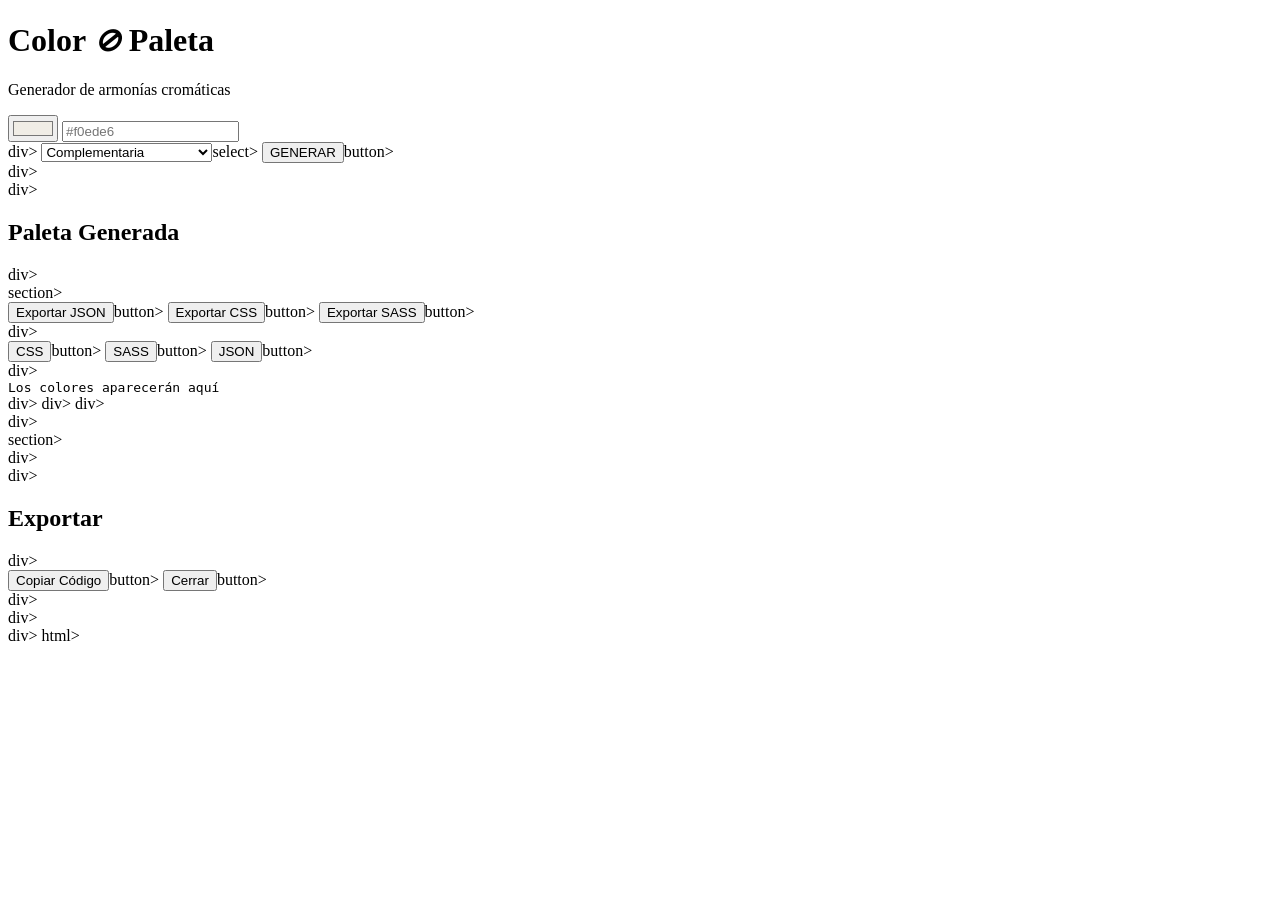
==== index.html @ dfe923be "Add organized structure with index.html and folder references" ====
<!DOCTYPE html>
<html lang="es">
  <head>
        <meta charset="UTF-8">
        <meta name="viewport" content="width=device-width, initial-scale=1.0">
        <title>Paleta de Colores</title>
      <link href="https://fonts.googleapis.com/css2?family=DM+Mono:wght@400;500&family=DM+Serif+Display:ital@0;1&display=swap" rel="stylesheet">
      <link rel="stylesheet" href="css/style.css">
  </head>
<body>
      <div class="container">
                <header>
                              <h1>Color <em>⊘</em> Paleta</h1>
                            <p>Generador de armonías cromáticas</p>
                </header>
      
              <div class="input-section">
                          <div class="input-row">
                                          <div class="color-input-wrap">
                                                              <input type="color" id="colorSwatch" class="color-swatch-input" value="#f0ede6">
                                                              <input type="text" id="hexInput" class="hex-input" placeholder="#f0ede6" maxlength="7">
                                          </div>div>
                                          <select id="harmonySelect" class="harmony-select">
                                                              <option value="complementary">Complementaria</option>option>
                                                              <option value="triadic">Triádica</option>option>
                                                              <option value="tetradic">Tetradica</option>option>
                                                              <option value="analogous">Análoga</option>option>
                                                              <option value="split-complementary">Complementaria Dividida</option>option>
                                          </select>select>
                                          <button id="generateBtn" class="btn-generate">GENERAR</button>button>
                          </div>div>
              </div>div>
      
              <section class="palette-section">
                          <h2 class="section-label">Paleta Generada</h2>
                          <div id="paletteGrid" class="palette-grid"></div>div>
              </section>section>
      
              <div class="actions-row">
                          <button id="exportJSON" class="btn-action">Exportar JSON</button>button>
                          <button id="exportCSS" class="btn-action">Exportar CSS</button>button>
                          <button id="exportSASS" class="btn-action">Exportar SASS</button>button>
              </div>div>
      
              <section class="preview-section">
                          <div class="preview-tabs">
                                          <button class="tab-btn active" data-tab="css">CSS</button>button>
                                          <button class="tab-btn" data-tab="sass">SASS</button>button>
                                          <button class="tab-btn" data-tab="json">JSON</button>button>
                          </div>div>
                          <div class="preview-frame">
                                          <div id="cssPreview" class="preview-card" style="display: flex;">
                                                              <code>Los colores aparecerán aquí</code>
                                          </div>div>
                                          <div id="sassPreview" class="preview-card" style="display: none;">
                                                              <code>Los colores aparecerán aquí</code>
                                          </div>div>
                                          <div id="jsonPreview" class="preview-card" style="display: none;">
                                                              <code>Los colores aparecerán aquí</code>
                                          </div>div>
                          </div>div>
              </section>section>
      </div>div>

    <div id="copyToast" class="copy-toast"></div>div>
    <div id="modalOverlay" class="modal-overlay">
            <div class="modal">
                        <h2 id="modalTitle">Exportar</h2>
                        <div id="exportCode" class="export-code"></div>div>
                        <div class="modal-actions">
                                        <button id="copyCodeBtn" class="btn-copy-code">Copiar Código</button>button>
                                        <button id="closeModalBtn" class="btn-close-modal">Cerrar</button>button>
                        </div>div>
            </div>div>
    </div>div>

    <script src="javascript/script.js"></script>
</body>
</html>html></code></code></p></em></h1>
                </header>
</body></title>
  </head>
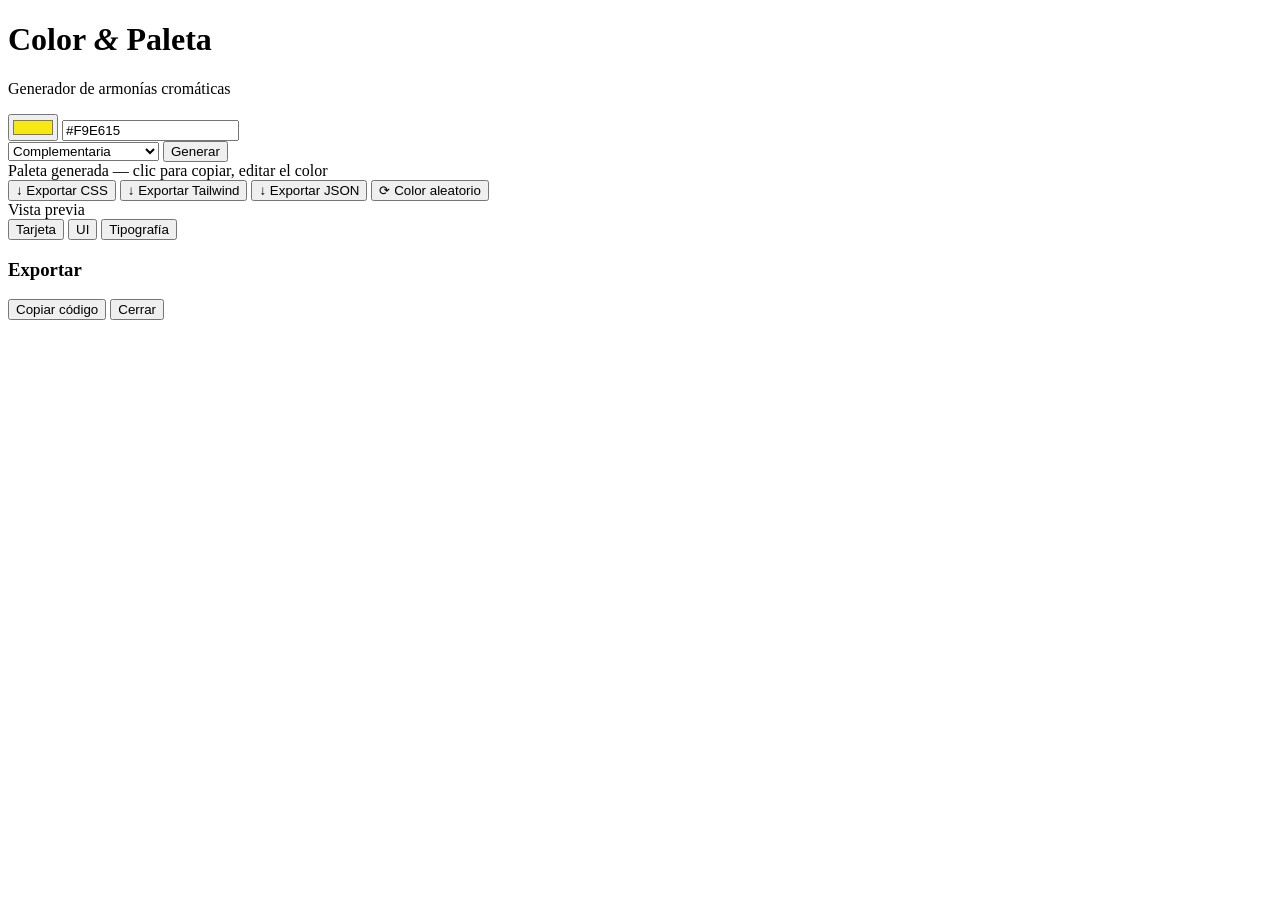
==== commit 07da1cbc: "Create index.html" ====
--- a/index.html
+++ b/index.html
@@ -1,82 +1,75 @@
 <!DOCTYPE html>
 <html lang="es">
-  <head>
-        <meta charset="UTF-8">
-        <meta name="viewport" content="width=device-width, initial-scale=1.0">
-        <title>Paleta de Colores</title>
-      <link href="https://fonts.googleapis.com/css2?family=DM+Mono:wght@400;500&family=DM+Serif+Display:ital@0;1&display=swap" rel="stylesheet">
-      <link rel="stylesheet" href="css/style.css">
-  </head>
+<head>
+<meta charset="UTF-8">
+<meta name="viewport" content="width=device-width, initial-scale=1.0">
+<link rel="stylesheet" href="Style.css">
+ 
+<title>Paleta de Colores</title>
+<link href="https://fonts.googleapis.com/css2?family=DM+Serif+Display:ital@0;1&family=DM+Mono:wght@300;400;500&display=swap" rel="stylesheet">
+</head>
+
 <body>
-      <div class="container">
-                <header>
-                              <h1>Color <em>⊘</em> Paleta</h1>
-                            <p>Generador de armonías cromáticas</p>
-                </header>
-      
-              <div class="input-section">
-                          <div class="input-row">
-                                          <div class="color-input-wrap">
-                                                              <input type="color" id="colorSwatch" class="color-swatch-input" value="#f0ede6">
-                                                              <input type="text" id="hexInput" class="hex-input" placeholder="#f0ede6" maxlength="7">
-                                          </div>div>
-                                          <select id="harmonySelect" class="harmony-select">
-                                                              <option value="complementary">Complementaria</option>option>
-                                                              <option value="triadic">Triádica</option>option>
-                                                              <option value="tetradic">Tetradica</option>option>
-                                                              <option value="analogous">Análoga</option>option>
-                                                              <option value="split-complementary">Complementaria Dividida</option>option>
-                                          </select>select>
-                                          <button id="generateBtn" class="btn-generate">GENERAR</button>button>
-                          </div>div>
-              </div>div>
-      
-              <section class="palette-section">
-                          <h2 class="section-label">Paleta Generada</h2>
-                          <div id="paletteGrid" class="palette-grid"></div>div>
-              </section>section>
-      
-              <div class="actions-row">
-                          <button id="exportJSON" class="btn-action">Exportar JSON</button>button>
-                          <button id="exportCSS" class="btn-action">Exportar CSS</button>button>
-                          <button id="exportSASS" class="btn-action">Exportar SASS</button>button>
-              </div>div>
-      
-              <section class="preview-section">
-                          <div class="preview-tabs">
-                                          <button class="tab-btn active" data-tab="css">CSS</button>button>
-                                          <button class="tab-btn" data-tab="sass">SASS</button>button>
-                                          <button class="tab-btn" data-tab="json">JSON</button>button>
-                          </div>div>
-                          <div class="preview-frame">
-                                          <div id="cssPreview" class="preview-card" style="display: flex;">
-                                                              <code>Los colores aparecerán aquí</code>
-                                          </div>div>
-                                          <div id="sassPreview" class="preview-card" style="display: none;">
-                                                              <code>Los colores aparecerán aquí</code>
-                                          </div>div>
-                                          <div id="jsonPreview" class="preview-card" style="display: none;">
-                                                              <code>Los colores aparecerán aquí</code>
-                                          </div>div>
-                          </div>div>
-              </section>section>
-      </div>div>
+<div class="container">
+  <header>
+    <h1>Color <em>&</em> Paleta</h1>
+    <p>Generador de armonías cromáticas</p>
+  </header>
 
-    <div id="copyToast" class="copy-toast"></div>div>
-    <div id="modalOverlay" class="modal-overlay">
-            <div class="modal">
-                        <h2 id="modalTitle">Exportar</h2>
-                        <div id="exportCode" class="export-code"></div>div>
-                        <div class="modal-actions">
-                                        <button id="copyCodeBtn" class="btn-copy-code">Copiar Código</button>button>
-                                        <button id="closeModalBtn" class="btn-close-modal">Cerrar</button>button>
-                        </div>div>
-            </div>div>
-    </div>div>
+  <div class="input-section">
+    <div class="input-row">
+      <div class="color-input-wrap">
+        <input type="color" class="color-swatch-input" id="colorPicker" value="#f9e615">
+        <input type="text" class="hex-input" id="hexInput" value="#F9E615" maxlength="7" placeholder="#RRGGBB">
+      </div>
+      <select class="harmony-select" id="harmonySelect">
+        <option value="complementary">Complementaria</option>
+        <option value="analogous">Análoga</option>
+        <option value="triadic">Triádica</option>
+        <option value="split-complementary">Split-Complementaria</option>
+        <option value="tetradic">Tetrádica</option>
+        <option value="monochromatic">Monocromática</option>
+      </select>
+      <button class="btn-generate" onclick="generatePalette()">Generar</button>
+    </div>
+  </div>
 
-    <script src="javascript/script.js"></script>
+  <div class="palette-section">
+    <div class="section-label">Paleta generada — clic para copiar, editar el color</div>
+    <div class="palette-grid" id="paletteGrid"></div>
+  </div>
+
+  <div class="actions-row">
+    <button class="btn-action" onclick="exportCSS()">↓ Exportar CSS</button>
+    <button class="btn-action" onclick="exportTailwind()">↓ Exportar Tailwind</button>
+    <button class="btn-action" onclick="exportJSON()">↓ Exportar JSON</button>
+    <button class="btn-action" onclick="randomColor()">⟳ Color aleatorio</button>
+  </div>
+
+  <div class="preview-section">
+    <div class="section-label">Vista previa</div>
+    <div class="preview-tabs">
+      <button class="tab-btn active" onclick="switchTab('card', this)">Tarjeta</button>
+      <button class="tab-btn" onclick="switchTab('ui', this)">UI</button>
+      <button class="tab-btn" onclick="switchTab('type', this)">Tipografía</button>
+    </div>
+    <div class="preview-frame" id="previewFrame"></div>
+  </div>
+</div>
+
+<div class="copy-toast" id="toast"></div>
+
+<div class="modal-overlay" id="exportModal">
+  <div class="modal">
+    <h3 id="modalTitle">Exportar</h3>
+    <pre class="export-code" id="exportCode"></pre>
+    <div class="modal-actions">
+      <button class="btn-copy-code" onclick="copyExportCode()">Copiar código</button>
+      <button class="btn-close-modal" onclick="closeModal()">Cerrar</button>
+    </div>
+  </div>
+</div>
+
+<script src="script.js"></script>
 </body>
-</html>html></code></code></p></em></h1>
-                </header>
-</body></title>
-  </head>
+</html>
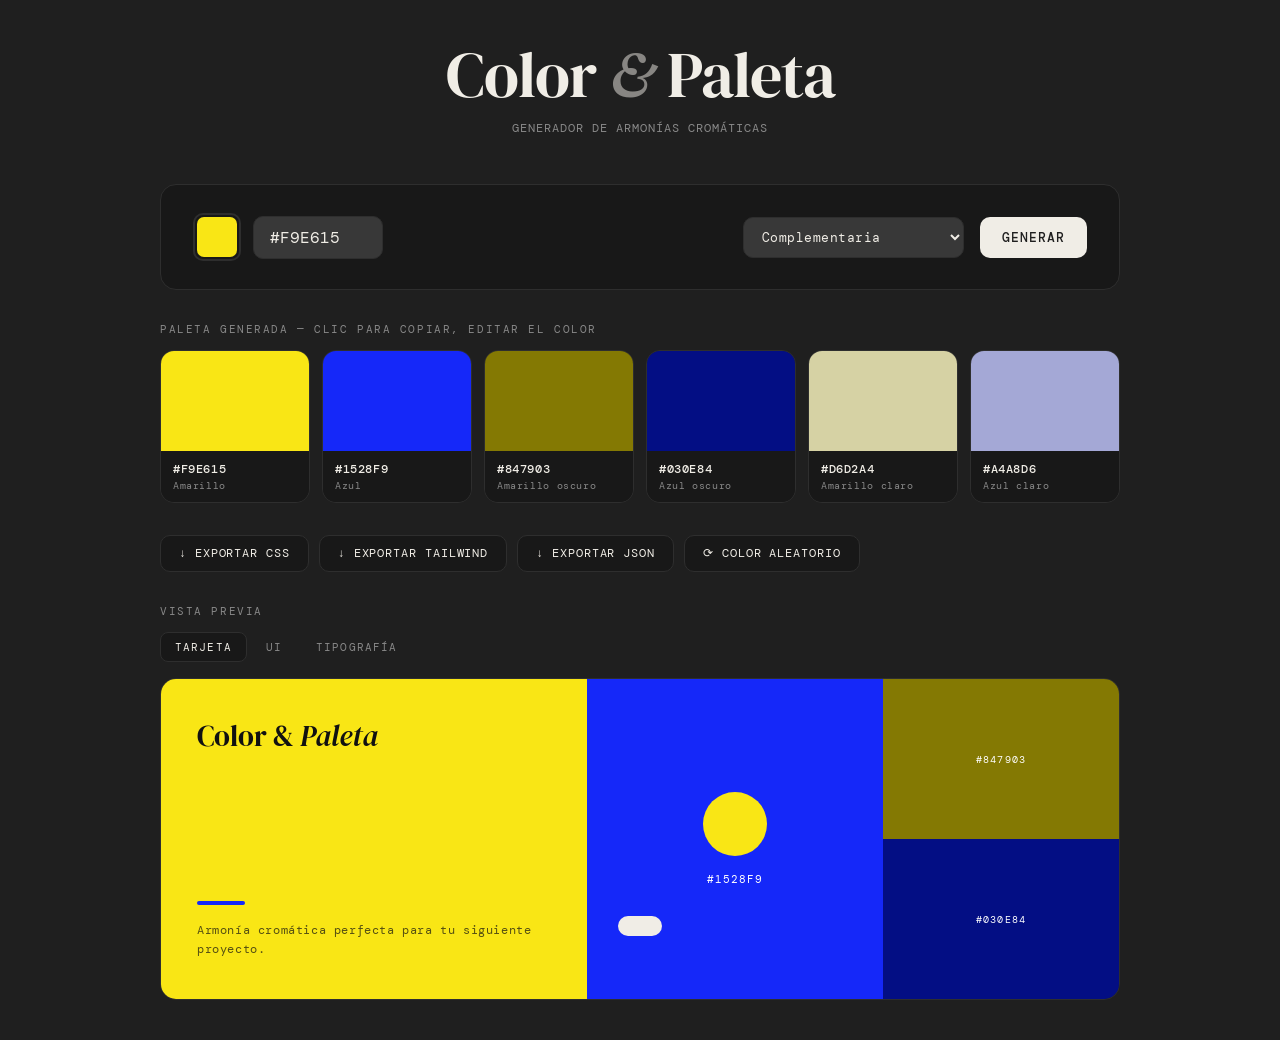
==== commit 7af4615a: "Fix: corregir rutas de CSS y JS para GitHub Pages" ====
--- a/index.html
+++ b/index.html
@@ -3,8 +3,7 @@
 <head>
 <meta charset="UTF-8">
 <meta name="viewport" content="width=device-width, initial-scale=1.0">
-<link rel="stylesheet" href="Style.css">
- 
+<link rel="stylesheet" href="css/style.css">
 <title>Paleta de Colores</title>
 <link href="https://fonts.googleapis.com/css2?family=DM+Serif+Display:ital@0;1&family=DM+Mono:wght@300;400;500&display=swap" rel="stylesheet">
 </head>
@@ -70,6 +69,6 @@
   </div>
 </div>
 
-<script src="script.js"></script>
+<script src="js/script.js"></script>
 </body>
 </html>
--- a/css/style.css
+++ b/css/style.css
@@ -0,0 +1,852 @@
+*, *::before, *::after { box-sizing: border-box; margin: 0; padding: 0; }
+
+
+
+
+:root {
+
+  --bg: #1f1f1f;
+
+--surface: #181818;
+
+--surface2: #383838;
+
+--border: #2e2e2e;
+
+--text: #f0ede6;
+
+--muted: #888;
+
+--accent: #f0ede6;
+
+  }
+
+
+
+
+body {
+
+  background: var(--bg);
+
+color: var(--text);
+
+font-family: 'DM Mono', monospace;
+
+min-height: 100vh;
+
+padding: 40px 20px;
+
+}
+
+
+
+
+.container {
+
+  max-width: 960px;
+
+margin: 0 auto;
+
+}
+
+
+
+
+header {
+
+  text-align: center;
+
+margin-bottom: 48px;
+
+animation: fadeDown 0.6s ease both;
+
+}
+
+
+
+
+header h1 {
+
+font-family: 'DM Serif Display', serif;
+
+font-size: clamp(2.2rem, 6vw, 4rem);
+
+font-weight: 400;
+
+letter-spacing: -1px;
+
+line-height: 1.1;
+
+}
+
+
+
+
+header h1 em {
+
+  font-style: italic;
+
+opacity: 0.5;
+
+}
+
+
+
+
+header p {
+
+margin-top: 10px;
+
+color: var(--muted);
+
+font-size: 0.78rem;
+
+letter-spacing: 0.08em;
+
+text-transform: uppercase;
+
+}
+
+
+
+
+/* INPUT SECTION */
+
+.input-section {
+
+  background: var(--surface);
+
+border: 1px solid var(--border);
+
+border-radius: 16px;
+
+padding: 28px 32px;
+
+margin-bottom: 32px;
+
+animation: fadeUp 0.6s 0.1s ease both;
+
+}
+
+
+
+
+.input-row {
+
+  display: flex;
+
+align-items: center;
+
+gap: 16px;
+
+flex-wrap: wrap;
+
+}
+
+
+
+
+.color-input-wrap {
+
+  display: flex;
+
+align-items: center;
+
+gap: 12px;
+
+flex: 1;
+
+min-width: 200px;
+
+}
+
+
+
+
+.color-swatch-input {
+
+  width: 48px;
+
+height: 48px;
+
+border-radius: 10px;
+
+border: 2px solid var(--border);
+
+cursor: pointer;
+
+background: none;
+
+padding: 2px;
+
+overflow: hidden;
+
+}
+
+
+
+
+.color-swatch-input::-webkit-color-swatch-wrapper { padding: 0; }
+
+  .color-swatch-input::-webkit-color-swatch { border-radius: 7px; border: none; }
+
+
+
+
+.hex-input {
+
+  background: var(--surface2);
+
+border: 1px solid var(--border);
+
+border-radius: 10px;
+
+color: var(--text);
+
+font-family: 'DM Mono', monospace;
+
+font-size: 1rem;
+
+padding: 10px 16px;
+
+width: 130px;
+
+transition: border-color 0.2s;
+
+text-transform: uppercase;
+
+}
+
+
+
+
+.hex-input:focus { outline: none; border-color: #555; }
+
+
+
+
+.harmony-select {
+
+  background: var(--surface2);
+
+border: 1px solid var(--border);
+
+border-radius: 10px;
+
+color: var(--text);
+
+font-family: 'DM Mono', monospace;
+
+font-size: 0.8rem;
+
+padding: 10px 14px;
+
+cursor: pointer;
+
+letter-spacing: 0.04em;
+
+}
+
+
+
+
+.harmony-select:focus { outline: none; }
+
+
+
+
+.btn-generate {
+
+  background: var(--text);
+
+color: var(--bg);
+
+border: none;
+
+border-radius: 10px;
+
+font-family: 'DM Mono', monospace;
+
+font-size: 0.8rem;
+
+font-weight: 500;
+
+letter-spacing: 0.08em;
+
+padding: 12px 22px;
+
+cursor: pointer;
+
+text-transform: uppercase;
+
+transition: opacity 0.2s, transform 0.15s;
+
+}
+
+
+
+
+.btn-generate:hover { opacity: 0.85; transform: translateY(-1px); }
+
+.btn-generate:active { transform: scale(0.97); }
+
+
+
+
+/* PALETTE */
+
+.palette-section {
+
+  margin-bottom: 32px;
+
+animation: fadeUp 0.6s 0.2s ease both;
+
+}
+
+
+
+
+.section-label {
+
+  font-size: 0.7rem;
+
+letter-spacing: 0.14em;
+
+text-transform: uppercase;
+
+color: var(--muted);
+
+margin-bottom: 14px;
+
+}
+
+
+
+
+.palette-grid {
+
+  display: grid;
+
+grid-template-columns: repeat(auto-fill, minmax(130px, 1fr));
+
+gap: 12px;
+
+}
+
+
+
+
+.color-card {
+
+  border-radius: 14px;
+
+overflow: hidden;
+
+border: 1px solid var(--border);
+
+cursor: pointer;
+
+transition: transform 0.2s, box-shadow 0.2s;
+
+position: relative;
+
+animation: popIn 0.4s ease both;
+
+}
+
+
+
+
+.color-card:hover { transform: translateY(-4px); box-shadow: 0 12px 32px rgba(0,0,0,0.5); }
+
+
+
+
+.color-swatch {
+
+  height: 100px;
+
+position: relative;
+
+}
+
+
+
+
+.color-card.editable .edit-overlay {
+
+  position: absolute;
+
+inset: 0;
+
+display: flex;
+
+align-items: center;
+
+justify-content: center;
+
+opacity: 0;
+
+transition: opacity 0.2s;
+
+background: rgba(0,0,0,0.25);
+
+font-size: 0.7rem;
+
+letter-spacing: 0.1em;
+
+text-transform: uppercase;
+
+color: white;
+
+}
+
+
+
+
+.color-card:hover .edit-overlay { opacity: 1; }
+
+
+
+
+  .edit-color-input {
+
+  position: absolute;
+
+inset: 0;
+
+opacity: 0;
+
+width: 100%;
+
+height: 100%;
+
+cursor: pointer;
+
+border: none;
+
+}
+
+
+
+
+.color-info {
+
+  padding: 10px 12px;
+
+background: var(--surface);
+
+}
+
+
+
+
+.color-hex {
+
+  font-size: 0.78rem;
+
+font-weight: 500;
+
+letter-spacing: 0.05em;
+
+text-transform: uppercase;
+
+margin-bottom: 2px;
+
+}
+
+
+
+
+.color-name {
+
+  font-size: 0.65rem;
+
+color: var(--muted);
+
+letter-spacing: 0.06em;
+
+}
+
+
+
+
+.copy-toast {
+
+  position: fixed;
+
+bottom: 24px;
+
+left: 50%;
+
+transform: translateX(-50%) translateY(60px);
+
+background: var(--text);
+
+color: var(--bg);
+
+padding: 10px 22px;
+
+border-radius: 100px;
+
+font-size: 0.75rem;
+
+letter-spacing: 0.1em;
+
+text-transform: uppercase;
+
+font-weight: 500;
+
+transition: transform 0.3s ease;
+
+pointer-events: none;
+
+z-index: 999;
+
+}
+
+
+
+
+.copy-toast.show { transform: translateX(-50%) translateY(0); }
+
+
+
+
+/* EXPORT */
+
+.actions-row {
+
+  display: flex;
+
+gap: 10px;
+
+flex-wrap: wrap;
+
+margin-bottom: 32px;
+
+animation: fadeUp 0.6s 0.25s ease both;
+
+}
+
+
+
+
+.btn-action {
+
+  background: var(--surface);
+
+border: 1px solid var(--border);
+
+color: var(--text);
+
+border-radius: 10px;
+
+font-family: 'DM Mono', monospace;
+
+font-size: 0.72rem;
+
+letter-spacing: 0.08em;
+
+text-transform: uppercase;
+
+padding: 10px 18px;
+
+cursor: pointer;
+
+transition: background 0.2s, border-color 0.2s;
+
+}
+
+
+
+
+.btn-action:hover { background: var(--surface2); border-color: #444; }
+
+
+
+
+/* PREVIEW */
+
+.preview-section {
+
+  animation: fadeUp 0.6s 0.3s ease both;
+
+}
+
+
+
+
+.preview-tabs {
+
+  display: flex;
+
+gap: 4px;
+
+margin-bottom: 16px;
+
+}
+
+
+
+
+.tab-btn {
+
+  background: none;
+
+border: 1px solid transparent;
+
+color: var(--muted);
+
+font-family: 'DM Mono', monospace;
+
+font-size: 0.7rem;
+
+letter-spacing: 0.1em;
+
+text-transform: uppercase;
+
+padding: 7px 14px;
+
+border-radius: 8px;
+
+cursor: pointer;
+
+transition: all 0.2s;
+
+}
+
+
+
+
+.tab-btn.active { border-color: var(--border); color: var(--text); background: var(--surface); }
+
+.tab-btn:hover:not(.active) { color: var(--text); }
+
+
+
+
+.preview-frame {
+
+  border: 1px solid var(--border);
+
+border-radius: 16px;
+
+overflow: hidden;
+
+min-height: 320px;
+
+}
+
+
+
+
+/* PREVIEW CONTENT */
+
+.preview-card {
+
+  padding: 40px;
+
+min-height: 320px;
+
+display: flex;
+
+align-items: stretch;
+
+gap: 24px;
+
+flex-wrap: wrap;
+
+}
+
+
+
+
+.preview-card > * { flex: 1; min-width: 200px; }
+
+
+
+
+/* Export modal */
+
+.modal-overlay {
+
+  position: fixed;
+
+inset: 0;
+
+background: rgba(0,0,0,0.8);
+
+z-index: 100;
+
+display: flex;
+
+align-items: center;
+
+justify-content: center;
+
+padding: 20px;
+
+opacity: 0;
+
+pointer-events: none;
+
+transition: opacity 0.3s;
+
+}
+
+
+
+
+.modal-overlay.show { opacity: 1; pointer-events: all; }
+
+
+
+
+.modal {
+
+  background: var(--surface);
+
+border: 1px solid var(--border);
+
+border-radius: 20px;
+
+padding: 32px;
+
+width: 100%;
+
+max-width: 520px;
+
+transform: translateY(20px);
+
+transition: transform 0.3s;
+
+}
+
+
+
+
+.modal-overlay.show .modal { transform: translateY(0); }
+
+
+
+
+.modal h3 {
+
+font-family: 'DM Serif Display', serif;
+
+font-size: 1.5rem;
+
+font-weight: 400;
+
+margin-bottom: 20px;
+
+}
+
+
+
+
+.export-code {
+
+  background: var(--bg);
+
+border: 1px solid var(--border);
+
+border-radius: 10px;
+
+padding: 18px;
+
+font-size: 0.72rem;
+
+line-height: 1.8;
+
+margin-bottom: 16px;
+
+white-space: pre-wrap;
+
+word-break: break-all;
+
+color: #aaa;
+
+max-height: 260px;
+
+overflow-y: auto;
+
+}
+
+
+
+
+.modal-actions { display: flex; gap: 10px; }
+
+
+
+
+.btn-copy-code {
+
+  background: var(--text);
+
+color: var(--bg);
+
+border: none;
+
+border-radius: 10px;
+
+font-family: 'DM Mono', monospace;
+
+font-size: 0.75rem;
+
+font-weight: 500;
+
+letter-spacing: 0.08em;
+
+text-transform: uppercase;
+
+padding: 11px 20px;
+
+cursor: pointer;
+
+transition: opacity 0.2s;
+
+}
+
+
+
+
+.btn-copy-code:hover { opacity: 0.85; }
+
+
+
+
+.btn-close-modal {
+
+  background: none;
+
+border: 1px solid var(--border);
+
+color: var(--muted);
+
+border-radius: 10px;
+
+font-family: 'DM Mono', monospace;
+
+font-size: 0.75rem;
+
+letter-spacing: 0.08em;
+
+text-transform: uppercase;
+
+padding: 11px 20px;
+
+cursor: pointer;
+
+}
+
+
+
+
+@keyframes fadeDown { from { opacity: 0; transform: translateY(-16px); } to { opacity: 1; transform: translateY(0); } }
+
+@keyframes fadeUp { from { opacity: 0; transform: translateY(16px); } to { opacity: 1; transform: translateY(0); } }
+
+@keyframes popIn { from { opacity: 0; transform: scale(0.88); } to { opacity: 1; transform: scale(1); } }
